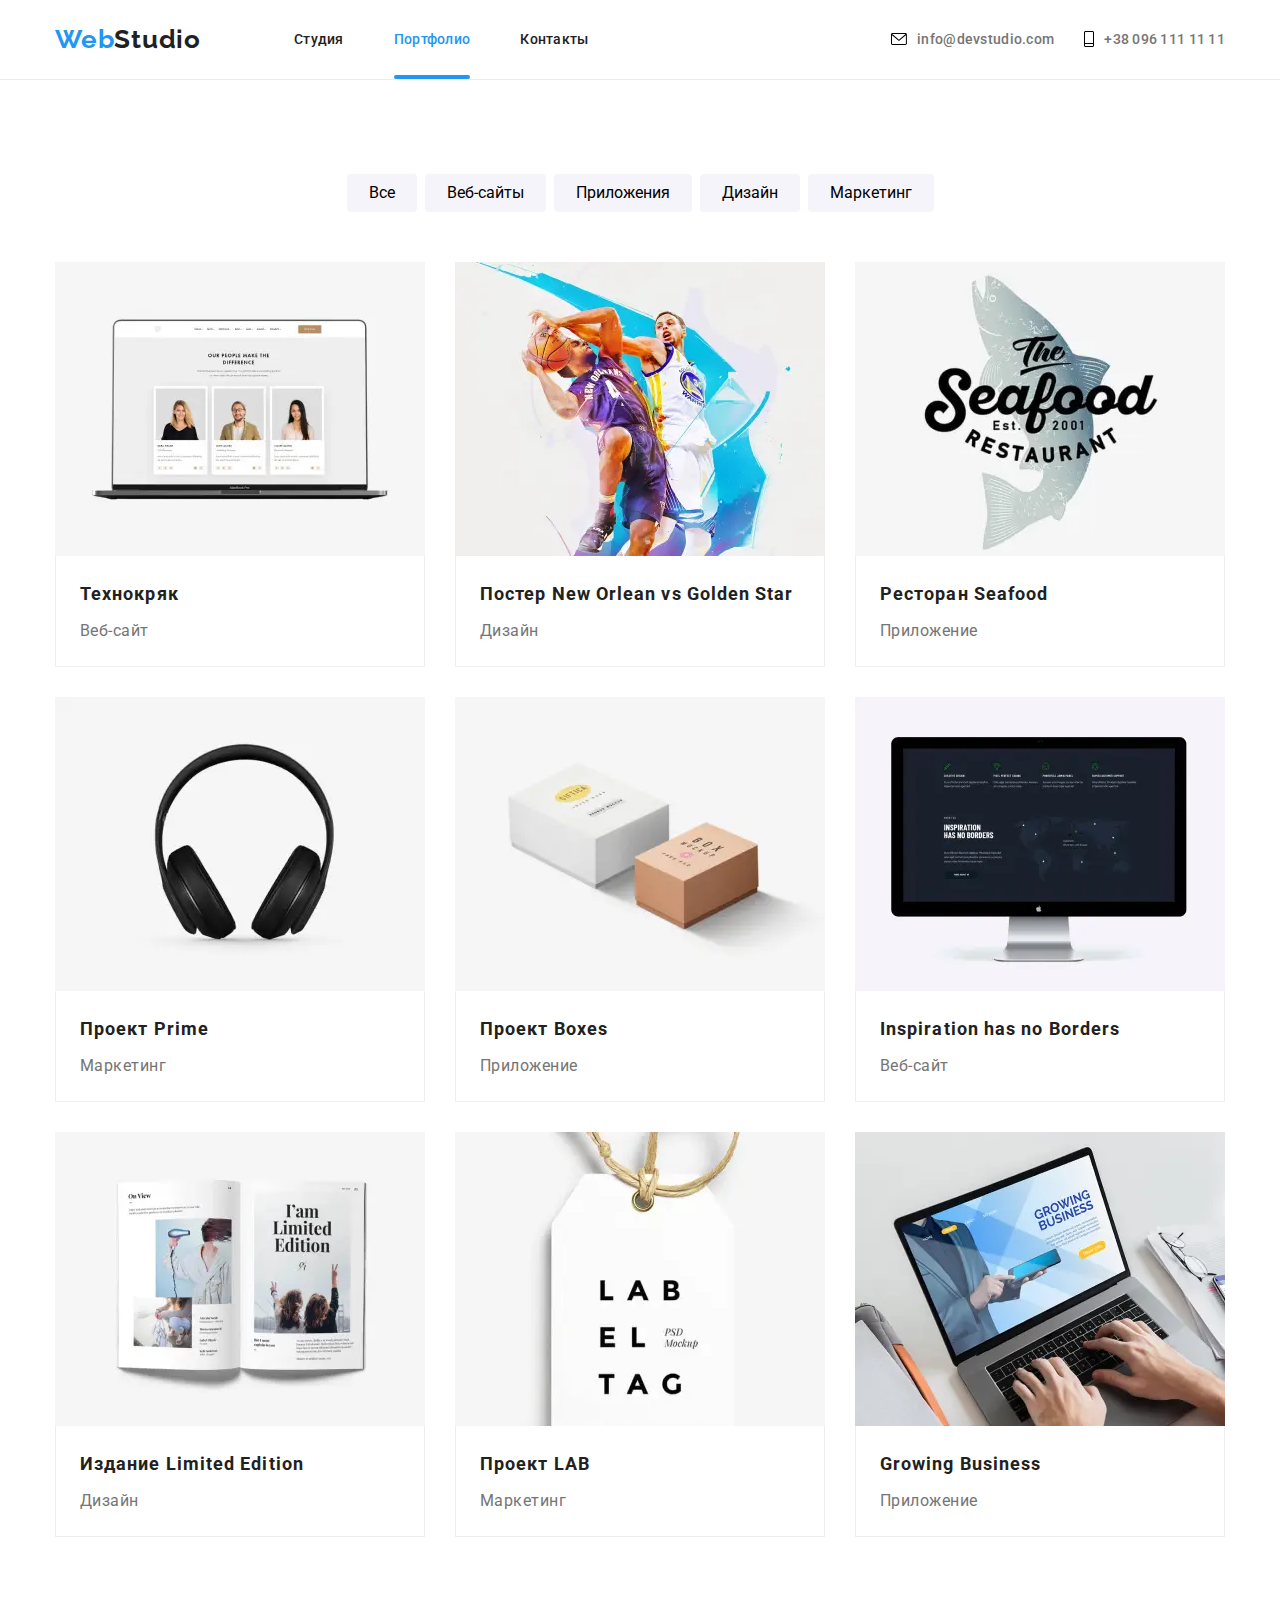
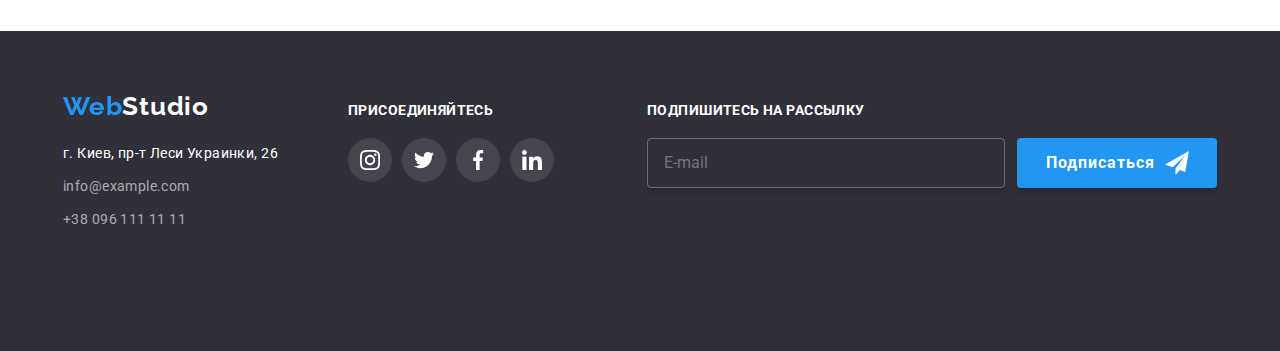
==== portfolio.html @ fc6cd64d "Д/З №8" ====
<!DOCTYPE html>
<html lang="ru">
  <head>
    <meta charset="UTF-8" />
    <meta name="viewport" content="width=device-width, initial-scale=1.0" />
    <title>Портфолио</title>
    <link
      rel="stylesheet"
      href="https://cdnjs.cloudflare.com/ajax/libs/modern-normalize/1.0.0/modern-normalize.min.css"
    />
    <link rel="preconnect" href="https://fonts.gstatic.com" />
    <link
      href="https://fonts.googleapis.com/css2?family=Raleway:wght@700&family=Roboto:wght@400;500;700;900&display=swap"
      rel="stylesheet"
    />
    <link rel="stylesheet" href="./css/portfolio.min.css" />
  </head>
  <body>
    <header class="header">
      <div class="container">
        <nav class="navigation">
          <a class="logo link" href=""
            ><span class="logo__text--light-theme" lang="en"
              ><span class="logo__text--accent">Web</span>Studio</span
            ></a
          >
          <ul class="navigation__list list">
            <li class="navigation__item">
              <a class="navigation__link link" href="./index.html">Студия</a>
            </li>
            <li class="navigation__item">
              <a class="navigation__link--active link" href="portfolio.html"
                >Портфолио</a
              >
            </li>
            <li class="navigation__item">
              <a class="navigation__link link" href="">Контакты</a>
            </li>
          </ul>
        </nav>
        <address class="address">
          <ul class="address__list list">
            <li class="address__item">
              <a class="address__link link" href="mailto:info@devstudio.com">
                <svg class="address__icon" width="16" height="12">
                  <use href="./images/sprite.svg#envelope"></use>
                </svg>
                info@devstudio.com
              </a>
            </li>
            <li class="address__item">
              <a class="address__link link" href="tel:+380961111111">
                <svg class="address__icon" width="10" height="16">
                  <use href="./images/sprite.svg#phone"></use>
                </svg>
                +38 096 111 11 11
              </a>
            </li>
          </ul>
        </address>
      </div>
    </header>

    <main>
      <section class="portfolio">
        <div class="container">
          <h1 class="visually-hidden">Портфолио</h1>
          <h2 class="visually-hidden">Фильтры</h2>
          <!-- Фильтры -->
          <ul class="filters__list list">
            <li class="filters__item">
              <button class="filters__btn btn" type="button">Все</button>
            </li>
            <li class="filters__item">
              <button class="filters__btn btn" type="button">Веб-сайты</button>
            </li>
            <li class="filters__item">
              <button class="filters__btn btn" type="button">Приложения</button>
            </li>
            <li class="filters__item">
              <button class="filters__btn btn" type="button">Дизайн</button>
            </li>
            <li class="filters__item">
              <button class="filters__btn btn" type="button">Маркетинг</button>
            </li>
          </ul>
          <!-- Примеры работ -->
          <ul class="portfolio__list list">
            <!-- card 1 -->
            <li class="portfolio__item">
              <a class="portfolio__link link" href="">
                <div class="portfolio__img--wrapper">
                  <picture class="portfolio__picture">
                    <!--for desktop -->
                    <source
                      media="(min-width: 1200px)"
                      srcset="
                        ./images/portfolio/laptop/laptop-desktop.webp    1x,
                        ./images/portfolio/laptop/laptop-desktop@2x.webp 2x
                      "
                      type="image/webp"
                    />
                    <source
                      media="(min-width: 1200px)"
                      srcset="
                        ./images/portfolio/laptop/laptop-desktop.jpg    1x,
                        ./images/portfolio/laptop/laptop-desktop@2x.jpg 2x
                      "
                    />
                    <!--for tablet -->
                    <source
                      media="(min-width: 768px)"
                      srcset="
                        ./images/portfolio/laptop/laptop-tab.webp    1x,
                        ./images/portfolio/laptop/laptop-tab@2x.webp 2x
                      "
                      type="image/webp"
                    />
                    <source
                      media="(min-width: 768px)"
                      srcset="
                        ./images/portfolio/laptop/laptop-tab.jpg    1x,
                        ./images/portfolio/laptop/laptop-tab@2x.jpg 2x
                      "
                    />
                    <!--for mobile -->
                    <source
                      media="(min-width: 450px)"
                      srcset="
                        ./images/portfolio/laptop/laptop-mob.webp    1x,
                        ./images/portfolio/laptop/laptop-mob@2x.webp 2x
                      "
                      type="image/webp"
                    />
                    <source
                      media="(min-width: 450px)"
                      srcset="
                        ./images/portfolio/laptop/laptop-mob.jpg    1x,
                        ./images/portfolio/laptop/laptop-mob@2x.jpg 2x
                      "
                    />
                    <img
                      src="./images/portfolio/laptop/laptop-tab.jpg"
                      alt="Приложение на экране Макбука"
                    />
                  </picture>

                  <div class="portfolio__overlay--wrapper">
                    <p class="portfolio__overlay">
                      Технокряк это современная площадка распространения
                      коронавируса. Компании используют эту платформу для
                      цифрового шпионажа и атак на защищённые сервера
                      конкурентов.
                    </p>
                  </div>
                </div>
                <div class="portfolio__content--wrapper">
                  <h3 class="portfolio__project">Технокряк</h3>
                  <p class="portfolio__department">Веб-сайт</p>
                </div>
              </a>
            </li>

            <!-- card 2 -->
            <li class="portfolio__item">
              <a class="portfolio__link link" href="">
                <div class="portfolio__img--wrapper">
                  <picture class="portfolio__picture">
                    <!--for desktop -->
                    <source
                      media="(min-width: 1200px)"
                      srcset="
                        ./images/portfolio/basketball/basketball-desktop.webp    1x,
                        ./images/portfolio/basketball/basketball-desktop@2x.webp 2x
                      "
                      type="image/webp"
                    />
                    <source
                      media="(min-width: 1200px)"
                      srcset="
                        ./images/portfolio/basketball/basketball-desktop.jpg    1x,
                        ./images/portfolio/basketball/basketball-desktop@2x.jpg 2x
                      "
                    />
                    <!--for tablet -->
                    <source
                      media="(min-width: 768px)"
                      srcset="
                        ./images/portfolio/basketball/basketball-tab.webp    1x,
                        ./images/portfolio/basketball/basketball-tab@2x.webp 2x
                      "
                      type="image/webp"
                    />
                    <source
                      media="(min-width: 768px)"
                      srcset="
                        ./images/portfolio/basketball/basketball-tab.jpg    1x,
                        ./images/portfolio/basketball/basketball-tab@2x.jpg 2x
                      "
                    />
                    <!--for mobile -->
                    <source
                      media="(min-width: 450px)"
                      srcset="
                        ./images/portfolio/basketball/basketball-mob.webp    1x,
                        ./images/portfolio/basketball/basketball-mob@2x.webp 2x
                      "
                      type="image/webp"
                    />
                    <source
                      media="(min-width: 450px)"
                      srcset="
                        ./images/portfolio/basketball/basketball-mob.jpg    1x,
                        ./images/portfolio/basketball/basketball-mob@2x.jpg 2x
                      "
                    />
                    <img
                      src="./images/portfolio/basketball/basketball-tab.jpg"
                      alt="Постер с баскетболистами"
                    />
                  </picture>

                  <div class="portfolio__overlay--wrapper">
                    <p class="portfolio__overlay">
                      Lorem ipsum dolor, sit amet consectetur adipisicing elit.
                      Velit quod libero unde ipsa reiciendis qui laborum
                      deserunt officiis fuga dolorum?
                    </p>
                  </div>
                </div>
                <div class="portfolio__content--wrapper">
                  <h3 class="portfolio__project">
                    Постер <span lang="en">New Orlean vs Golden Star</span>
                  </h3>
                  <p class="portfolio__department">Дизайн</p>
                </div>
              </a>
            </li>

            <!-- card 3 -->
            <li class="portfolio__item">
              <a class="portfolio__link link" href="">
                <div class="portfolio__img--wrapper">
                  <picture class="portfolio__picture">
                    <!--for desktop -->
                    <source
                      media="(min-width: 1200px)"
                      srcset="
                        ./images/portfolio/seafood/seafood-desktop.webp    1x,
                        ./images/portfolio/seafood/seafood-desktop@2x.webp 2x
                      "
                      type="image/webp"
                    />
                    <source
                      media="(min-width: 1200px)"
                      srcset="
                        ./images/portfolio/seafood/seafood-desktop.jpg    1x,
                        ./images/portfolio/seafood/seafood-desktop@2x.jpg 2x
                      "
                    />
                    <!--for tablet -->
                    <source
                      media="(min-width: 768px)"
                      srcset="
                        ./images/portfolio/seafood/seafood-tab.webp    1x,
                        ./images/portfolio/seafood/seafood-tab@2x.webp 2x
                      "
                      type="image/webp"
                    />
                    <source
                      media="(min-width: 768px)"
                      srcset="
                        ./images/portfolio/seafood/seafood-tab.jpg    1x,
                        ./images/portfolio/seafood/seafood-tab@2x.jpg 2x
                      "
                    />
                    <!--for mobile -->
                    <source
                      media="(min-width: 450px)"
                      srcset="
                        ./images/portfolio/seafood/seafood-mob.webp    1x,
                        ./images/portfolio/seafood/seafood-mob@2x.webp 2x
                      "
                      type="image/webp"
                    />
                    <source
                      media="(min-width: 450px)"
                      srcset="
                        ./images/portfolio/seafood/seafood-mob.jpg    1x,
                        ./images/portfolio/seafood/seafood-mob@2x.jpg 2x
                      "
                    />
                    <img
                      src="./images/portfolio/seafood/seafood-tab.jpg"
                      alt="Эмблема ресторана"
                    />
                  </picture>

                  <div class="portfolio__overlay--wrapper">
                    <p class="portfolio__overlay">
                      Lorem ipsum dolor, sit amet consectetur adipisicing elit.
                      Velit quod libero unde ipsa reiciendis qui laborum
                      deserunt officiis fuga dolorum?
                    </p>
                  </div>
                </div>
                <div class="portfolio__content--wrapper">
                  <h3 class="portfolio__project">
                    Ресторан <span lang="en">Seafood</span>
                  </h3>
                  <p class="portfolio__department">Приложение</p>
                </div>
              </a>
            </li>

            <!-- card 4 -->
            <li class="portfolio__item">
              <a class="portfolio__link link" href="">
                <div class="portfolio__img--wrapper">
                  <picture class="portfolio__picture">
                    <!--for desktop -->
                    <source
                      media="(min-width: 1200px)"
                      srcset="
                        ./images/portfolio/headphones/headphones-desktop.webp    1x,
                        ./images/portfolio/headphones/headphones-desktop@2x.webp 2x
                      "
                      type="image/webp"
                    />
                    <source
                      media="(min-width: 1200px)"
                      srcset="
                        ./images/portfolio/headphones/headphones-desktop.jpg    1x,
                        ./images/portfolio/headphones/headphones-desktop@2x.jpg 2x
                      "
                    />
                    <!--for tablet -->
                    <source
                      media="(min-width: 768px)"
                      srcset="
                        ./images/portfolio/headphones/headphones-tab.webp    1x,
                        ./images/portfolio/headphones/headphones-tab@2x.webp 2x
                      "
                      type="image/webp"
                    />
                    <source
                      media="(min-width: 768px)"
                      srcset="
                        ./images/portfolio/headphones/headphones-tab.jpg    1x,
                        ./images/portfolio/headphones/headphones-tab@2x.jpg 2x
                      "
                    />
                    <!--for mobile -->
                    <source
                      media="(min-width: 450px)"
                      srcset="
                        ./images/portfolio/headphones/headphones-mob.webp    1x,
                        ./images/portfolio/headphones/headphones-mob@2x.webp 2x
                      "
                      type="image/webp"
                    />
                    <source
                      media="(min-width: 450px)"
                      srcset="
                        ./images/portfolio/headphones/headphones-mob.jpg    1x,
                        ./images/portfolio/headphones/headphones-mob@2x.jpg 2x
                      "
                    />
                    <img
                      src="./images/portfolio/headphones/headphones-tab.jpg"
                      alt="наушники"
                    />
                  </picture>

                  <div class="portfolio__overlay--wrapper">
                    <p class="portfolio__overlay">
                      Lorem ipsum dolor, sit amet consectetur adipisicing elit.
                      Velit quod libero unde ipsa reiciendis qui laborum
                      deserunt officiis fuga dolorum?
                    </p>
                  </div>
                </div>
                <div class="portfolio__content--wrapper">
                  <h3 class="portfolio__project">
                    Проект <span lang="en">Prime</span>
                  </h3>
                  <p class="portfolio__department">Маркетинг</p>
                </div>
              </a>
            </li>

            <!-- card 5 -->
            <li class="portfolio__item">
              <a class="portfolio__link link" href="">
                <div class="portfolio__img--wrapper">
                  <picture class="portfolio__picture">
                    <!--for desktop -->
                    <source
                      media="(min-width: 1200px)"
                      srcset="
                        ./images/portfolio/boxes/boxes-desktop.webp    1x,
                        ./images/portfolio/boxes/boxes-desktop@2x.webp 2x
                      "
                      type="image/webp"
                    />
                    <source
                      media="(min-width: 1200px)"
                      srcset="
                        ./images/portfolio/boxes/boxes-desktop.jpg    1x,
                        ./images/portfolio/boxes/boxes-desktop@2x.jpg 2x
                      "
                    />
                    <!--for tablet -->
                    <source
                      media="(min-width: 768px)"
                      srcset="
                        ./images/portfolio/boxes/boxes-tab.webp    1x,
                        ./images/portfolio/boxes/boxes-tab@2x.webp 2x
                      "
                      type="image/webp"
                    />
                    <source
                      media="(min-width: 768px)"
                      srcset="
                        ./images/portfolio/boxes/boxes-tab.jpg    1x,
                        ./images/portfolio/boxes/boxes-tab@2x.jpg 2x
                      "
                    />
                    <!--for mobile -->
                    <source
                      media="(min-width: 450px)"
                      srcset="
                        ./images/portfolio/boxes/boxes-mob.webp    1x,
                        ./images/portfolio/boxes/boxes-mob@2x.webp 2x
                      "
                      type="image/webp"
                    />
                    <source
                      media="(min-width: 450px)"
                      srcset="
                        ./images/portfolio/boxes/boxes-mob.jpg    1x,
                        ./images/portfolio/boxes/boxes-mob@2x.jpg 2x
                      "
                    />
                    <img
                      src="./images/portfolio/boxes/boxes-tab.jpg"
                      alt="картонные коробки"
                    />
                  </picture>
                  <div class="portfolio__overlay--wrapper">
                    <p class="portfolio__overlay">
                      Lorem ipsum dolor, sit amet consectetur adipisicing elit.
                      Velit quod libero unde ipsa reiciendis qui laborum
                      deserunt officiis fuga dolorum?
                    </p>
                  </div>
                </div>
                <div class="portfolio__content--wrapper">
                  <h3 class="portfolio__project">
                    Проект <span lang="en">Boxes</span>
                  </h3>
                  <p class="portfolio__department">Приложение</p>
                </div>
              </a>
            </li>

            <!-- card 6 -->
            <li class="portfolio__item">
              <a class="portfolio__link link" href="">
                <div class="portfolio__img--wrapper">
                  <picture class="portfolio__picture">
                    <!--for desktop -->
                    <source
                      media="(min-width: 1200px)"
                      srcset="
                        ./images/portfolio/desktop/desktop-desktop.webp    1x,
                        ./images/portfolio/desktop/desktop-desktop@2x.webp 2x
                      "
                      type="image/webp"
                    />
                    <source
                      media="(min-width: 1200px)"
                      srcset="
                        ./images/portfolio/desktop/desktop-desktop.jpg    1x,
                        ./images/portfolio/desktop/desktop-desktop@2x.jpg 2x
                      "
                    />
                    <!--for tablet -->
                    <source
                      media="(min-width: 768px)"
                      srcset="
                        ./images/portfolio/desktop/desktop-tab.webp    1x,
                        ./images/portfolio/desktop/desktop-tab@2x.webp 2x
                      "
                      type="image/webp"
                    />
                    <source
                      media="(min-width: 768px)"
                      srcset="
                        ./images/portfolio/desktop/desktop-tab.jpg    1x,
                        ./images/portfolio/desktop/desktop-tab@2x.jpg 2x
                      "
                    />
                    <!--for mobile -->
                    <source
                      media="(min-width: 450px)"
                      srcset="
                        ./images/portfolio/desktop/desktop-mob.webp    1x,
                        ./images/portfolio/desktop/desktop-mob@2x.webp 2x
                      "
                      type="image/webp"
                    />
                    <source
                      media="(min-width: 450px)"
                      srcset="
                        ./images/portfolio/desktop/desktop-mob.jpg    1x,
                        ./images/portfolio/desktop/desktop-mob@2x.jpg 2x
                      "
                    />
                    <img
                      src="./images/portfolio/desktop/desktop-tab.jpg"
                      alt="монитор"
                    />
                  </picture>

                  <div class="portfolio__overlay--wrapper">
                    <p class="portfolio__overlay">
                      Lorem ipsum dolor, sit amet consectetur adipisicing elit.
                      Velit quod libero unde ipsa reiciendis qui laborum
                      deserunt officiis fuga dolorum?
                    </p>
                  </div>
                </div>
                <div class="portfolio__content--wrapper">
                  <h3 class="portfolio__project" lang="en">
                    Inspiration has no Borders
                  </h3>
                  <p class="portfolio__department">Веб-сайт</p>
                </div>
              </a>
            </li>

            <!-- card 7 -->
            <li class="portfolio__item">
              <a class="portfolio__link link" href="">
                <div class="portfolio__img--wrapper">
                  <picture class="portfolio__picture">
                    <!--for desktop -->
                    <source
                      media="(min-width: 1200px)"
                      srcset="
                        ./images/portfolio/magazine/magazine-desktop.webp    1x,
                        ./images/portfolio/magazine/magazine-desktop@2x.webp 2x
                      "
                      type="image/webp"
                    />
                    <source
                      media="(min-width: 1200px)"
                      srcset="
                        ./images/portfolio/magazine/magazine-desktop.jpg    1x,
                        ./images/portfolio/magazine/magazine-desktop@2x.jpg 2x
                      "
                    />
                    <!--for tablet -->
                    <source
                      media="(min-width: 768px)"
                      srcset="
                        ./images/portfolio/magazine/magazine-tab.webp    1x,
                        ./images/portfolio/magazine/magazine-tab@2x.webp 2x
                      "
                      type="image/webp"
                    />
                    <source
                      media="(min-width: 768px)"
                      srcset="
                        ./images/portfolio/magazine/magazine-tab.jpg    1x,
                        ./images/portfolio/magazine/magazine-tab@2x.jpg 2x
                      "
                    />
                    <!--for mobile -->
                    <source
                      media="(min-width: 450px)"
                      srcset="
                        ./images/portfolio/magazine/magazine-mob.webp    1x,
                        ./images/portfolio/magazine/magazine-mob@2x.webp 2x
                      "
                      type="image/webp"
                    />
                    <source
                      media="(min-width: 450px)"
                      srcset="
                        ./images/portfolio/magazine/magazine-mob.jpg     1x,
                        ./images/portfolio/magazine/magazinep-mob@2x.jpg 2x
                      "
                    />
                    <img
                      src="./images/portfolio/magazine/magazine-tab.jpg"
                      alt="разворот журнала"
                    />
                  </picture>
                  <div class="portfolio__overlay--wrapper">
                    <p class="portfolio__overlay">
                      Lorem ipsum dolor, sit amet consectetur adipisicing elit.
                      Velit quod libero unde ipsa reiciendis qui laborum
                      deserunt officiis fuga dolorum?
                    </p>
                  </div>
                </div>
                <div class="portfolio__content--wrapper">
                  <h3 class="portfolio__project">
                    Издание <span lang="en">Limited Edition</span>
                  </h3>
                  <p class="portfolio__department">Дизайн</p>
                </div>
              </a>
            </li>

            <!-- card 8 -->
            <li class="portfolio__item">
              <a class="portfolio__link link" href="">
                <div class="portfolio__img--wrapper">
                  <picture class="portfolio__picture">
                    <!--for desktop -->
                    <source
                      media="(min-width: 1200px)"
                      srcset="
                        ./images/portfolio/label/label-desktop.webp    1x,
                        ./images/portfolio/label/label-desktop@2x.webp 2x
                      "
                      type="image/webp"
                    />
                    <source
                      media="(min-width: 1200px)"
                      srcset="
                        ./images/portfolio/label/label-desktop.jpg    1x,
                        ./images/portfolio/label/label-desktop@2x.jpg 2x
                      "
                    />
                    <!--for tablet -->
                    <source
                      media="(min-width: 768px)"
                      srcset="
                        ./images/portfolio/label/label-tab.webp    1x,
                        ./images/portfolio/label/label-tab@2x.webp 2x
                      "
                      type="image/webp"
                    />
                    <source
                      media="(min-width: 768px)"
                      srcset="
                        ./images/portfolio/label/label-tab.jpg    1x,
                        ./images/portfolio/label/label-tab@2x.jpg 2x
                      "
                    />
                    <!--for mobile -->
                    <source
                      media="(min-width: 450px)"
                      srcset="
                        ./images/portfolio/label/label-mob.webp    1x,
                        ./images/portfolio/label/label-mob@2x.webp 2x
                      "
                      type="image/webp"
                    />
                    <source
                      media="(min-width: 450px)"
                      srcset="
                        ./images/portfolio/label/label-mob.jpg    1x,
                        ./images/portfolio/label/label-mob@2x.jpg 2x
                      "
                    />
                    <img
                      src="./images/portfolio/label/label-tab.jpg"
                      alt="ярлык на верёвке"
                    />
                  </picture>

                  <div class="portfolio__overlay--wrapper">
                    <p class="portfolio__overlay">
                      Lorem ipsum dolor, sit amet consectetur adipisicing elit.
                      Velit quod libero unde ipsa reiciendis qui laborum
                      deserunt officiis fuga dolorum?
                    </p>
                  </div>
                </div>
                <div class="portfolio__content--wrapper">
                  <h3 class="portfolio__project">
                    Проект <span lang="en">LAB</span>
                  </h3>
                  <p class="portfolio__department">Маркетинг</p>
                </div>
              </a>
            </li>

            <!-- card 9 -->
            <li class="portfolio__item">
              <a class="portfolio__link link" href="">
                <div class="portfolio__img--wrapper">
                  <picture class="portfolio__picture">
                    <!-- for desktop -->
                    <source
                      media="(min-width: 1200px)"
                      srcset="
                        ./images/portfolio/macbook/macbook-desktop.webp    1x,
                        ./images/portfolio/macbook/macbook-desktop@2x.webp 2x
                      "
                      type="image/webp"
                    />
                    <source
                      media="(min-width: 1200px)"
                      srcset="
                        ./images/portfolio/macbook/macbook-desktop.jpg    1x,
                        ./images/portfolio/macbook/macbook-desktop@2x.jpg 2x
                      "
                    />
                    <!--for tablet -->
                    <source
                      media="(min-width: 768px)"
                      srcset="
                        ./images/portfolio/macbook/macbook-tab.webp    1x,
                        ./images/portfolio/macbook/macbook-tab@2x.webp 2x
                      "
                      type="image/webp"
                    />
                    <source
                      media="(min-width: 768px)"
                      srcset="
                        ./images/portfolio/macbook/macbook-tab.jpg    1x,
                        ./images/portfolio/macbook/macbook-tab@2x.jpg 2x
                      "
                    />
                    <!--for mobile -->
                    <source
                      media="(min-width: 450px)"
                      srcset="
                        ./images/portfolio/macbook/macbook-mob.webp    1x,
                        ./images/portfolio/macbook/macbook-mob@2x.webp 2x
                      "
                      type="image/webp"
                    />
                    <source
                      media="(min-width: 450px)"
                      srcset="
                        ./images/portfolio/macbook/macbook-mob.jpg    1x,
                        ./images/portfolio/macbook/macbook-mob@2x.jpg 2x
                      "
                    />
                    <img
                      src="./images/portfolio/macbook/macbook-tab.jpg"
                      alt="монитор"
                    />
                  </picture>

                  <div class="portfolio__overlay--wrapper">
                    <p class="portfolio__overlay">
                      Lorem ipsum dolor, sit amet consectetur adipisicing elit.
                      Velit quod libero unde ipsa reiciendis qui laborum
                      deserunt officiis fuga dolorum?
                    </p>
                  </div>
                </div>
                <div class="portfolio__content--wrapper">
                  <h3 class="portfolio__project" lang="en">Growing Business</h3>
                  <p class="portfolio__department">Приложение</p>
                </div>
              </a>
            </li>
          </ul>
        </div>
      </section>
    </main>

    <!-- Footer -->
    <footer class="footer">
      <div class="container">
        <div class="footer__address--wrapper">
          <a class="logo link" href=""
            ><span class="logo__text--dark-theme" lang="en"
              ><span class="logo__text--accent">Web</span>Studio</span
            ></a
          >
          <address class="footer__address">
            <ul class="footer__addresses list">
              <li class="footer__address-item">
                <a
                  class="footer__map link"
                  href="https://goo.gl/maps/tzfE3P9hjQ2dwygr8"
                  target="_blank"
                >
                  г. Киев, пр-т Леси Украинки, 26</a
                >
              </li>
              <li class="footer__address-item">
                <a class="footer__contact link" href="mailto:info@example.com"
                  >info@example.com</a
                >
              </li>
              <li class="footer__address-item">
                <a class="footer__contact link" href="tel:+380961111111"
                  >+38 096 111 11 11</a
                >
              </li>
            </ul>
          </address>
        </div>

        <div class="footer__social--wrapper">
          <b class="footer__title">присоединяйтесь</b>
          <ul class="footer__social-links list">
            <li class="footer__social-item">
              <a class="social__link--dark-theme link" href="">
                <svg class="social__icon">
                  <use href="./images/sprite.svg#instagram"></use>
                </svg>
              </a>
            </li>

            <li class="footer__social-item">
              <a class="social__link--dark-theme link" href="">
                <svg class="social__icon">
                  <use href="./images/sprite.svg#twitter"></use>
                </svg>
              </a>
            </li>
            <li class="footer__social-item">
              <a class="social__link--dark-theme link" href="">
                <svg class="social__icon">
                  <use href="./images/sprite.svg#facebook"></use>
                </svg>
              </a>
            </li>
            <li class="footer__social-item">
              <a class="social__link--dark-theme link" href="">
                <svg class="social__icon">
                  <use href="./images/sprite.svg#linkedin"></use>
                </svg>
              </a>
            </li>
          </ul>
        </div>
        <div class="footer__subscription--wrapper">
          <b class="footer__title">Подпишитесь на рассылку</b>
          <form action="#" class="subscription__form">
            <label for="subscriber-email"></label>
            <input
              id="subscriber-email"
              type="email"
              name="subscriber-email"
              placeholder="E-mail"
              class="subscription__input"
            />
            <button type="submit" class="submit-btn btn">
              Подписаться
              <svg class="submit-btn__icon">
                <use href="./images/sprite.svg#send"></use>
              </svg>
            </button>
          </form>
        </div>
      </div>
    </footer>
  </body>
</html>
---- css/portfolio.min.css ----
.visually-hidden{position:absolute;width:1px;height:1px;margin:-1px;padding:0;clip:rect(0 0 0 0);overflow:hidden}.is-hidden{opacity:0;visibility:hidden;pointer-events:none;transition-delay:625ms}h1,h2,h3,h4,h5,h6{margin:0}p{margin:0}ul,ol{margin:0;padding:0}.link{text-decoration:none}.list{list-style:none}img{display:block}.btn{display:flex;border-radius:4px;border:none;cursor:pointer;font-family:"Roboto",sans-serif;font-size:16px}.container{width:100%;margin:0 auto;padding:0 15px}@media screen and (min-width: 480px){.container{width:480px}}@media screen and (min-width: 768px){.container{width:768px}}@media screen and (min-width: 1200px){.container{width:1200px}}.logo{font-family:"Raleway",sans-serif;font-size:24px;font-style:normal;font-weight:700;line-height:calc(28.18 / 24);letter-spacing:0.03em;text-align:left}@media screen and (min-width: 1200px){.logo{font-size:26px;line-height:calc(30.52 / 26)}}.logo__text--accent{color:#2196f3}.logo__text--light-theme{color:#212121}.logo__text--dark-theme{color:#fff}.social__link--light-theme,.social__link--dark-theme{display:flex;align-items:center;justify-content:center;border-radius:50%;width:44px;height:44px;transition:background-color 250ms cubic-bezier(0.4, 0, 0.2, 1),fill 250ms cubic-bezier(0.4, 0, 0.2, 1)}.social__link--light-theme{fill:#afb1b8}.social__link--light-theme:hover,.social__link--light-theme:focus{background-color:#2196f3;fill:#fff}.social__link--dark-theme{background:rgba(255,255,255,0.1);fill:#fff}.social__link--dark-theme:hover,.social__link--dark-theme:focus{background-color:#2196f3;fill:#fff}.social__icon{width:20px;height:20px}.filters__list{font-family:"Roboto",sans-serif;font-size:16px;font-weight:500;line-height:1.625;letter-spacing:0.03em;text-align:center;color:#212121;display:flex;flex-wrap:wrap;justify-content:left;margin-bottom:40px}@media screen and (min-width: 768px){.filters__list{flex-wrap:nowrap;justify-content:center;margin-bottom:50px}}.filters__item:not(:last-child){margin-right:8px;margin-bottom:15px}@media screen and (min-width: 768px){.filters__item:not(:last-child){margin-bottom:0px}}.filters__btn{background-color:#f5f4fa;cursor:pointer;line-height:1.625;padding:6px 22px;transition:background-color 250ms cubic-bezier(0.4, 0, 0.2, 1),color 250ms cubic-bezier(0.4, 0, 0.2, 1),box-shadow 250ms cubic-bezier(0.4, 0, 0.2, 1)}.filters__btn:hover,.filters__btn:focus{background-color:#2196f3;color:#fff;box-shadow:0px 3px 1px rgba(0,0,0,0.1),0px 1px 2px rgba(0,0,0,0.08),0px 2px 2px rgba(0,0,0,0.12)}.filters__btn--active{background-color:#2196f3;color:#fff}.main{font-family:"Roboto",sans-serif}.header{font-family:"Roboto",sans-serif;font-size:18px;font-weight:500;line-height:calc(21.09 / 18);letter-spacing:0.02em;text-align:left;color:#212121;padding-top:16px;padding-bottom:16px;border-bottom:1px solid #ececec}.header .container{display:flex;align-items:center}@media screen and (min-width: 768px){.header{font-size:14px;line-height:calc 1.17214;text-align:left;padding-top:24px;padding-bottom:24px}.header .container{display:flex;align-items:center}}@media screen and (max-width: 768px){.header{position:sticky;top:0px;background-color:#fff}}.header__menu{display:flex;align-items:center;flex-grow:1}.navigation{display:flex;align-items:center}.navigation__list{display:flex}.navigation__item{position:relative}.navigation__item:not(:last-child){margin-right:50px}@media screen and (min-width: 768px){.header .logo{margin-right:88px}}@media screen and (min-width: 1200px){.header .logo{margin-right:93px}}.navigation__link{color:#212121;transition:color 250ms cubic-bezier(0.4, 0, 0.2, 1)}.navigation__link--active{color:#2196f3}.navigation__link--active::after{display:block;box-sizing:border-box;content:'';position:absolute;left:0px;bottom:0px;width:100%;height:4px;border-radius:2px;background-color:#2196f3;transform:translateY(32px)}.navigation__link:hover,.navigation__link:focus{color:#2196f3}.header .address{margin-left:auto}.address{font-style:normal}.address__list{display:flex;flex-direction:column;margin-bottom:-16px}.address__item{margin-bottom:16px}@media screen and (min-width: 768px){.address__list{margin-bottom:-10px}.address__item{margin-bottom:10px}}@media screen and (min-width: 1200px){.address__list{flex-direction:row;align-items:center;margin-bottom:0}.address__item{margin-bottom:0}.address__item:not(:last-child){margin-right:30px}}.address__icon{margin-right:10px}.address__link{display:flex;align-items:center;color:#757575;transition:color 250ms cubic-bezier(0.4, 0, 0.2, 1),fill 250ms cubic-bezier(0.4, 0, 0.2, 1)}.address__link:hover,.address__link:focus{color:#2196f3;fill:#2196f3}.footer{background-color:#2f303a;font-family:"Roboto",sans-serif;text-align:center;padding-top:60px;padding-bottom:60px}@media screen and (min-width: 1200px){.footer{text-align:left}}@media screen and (min-width: 768px){.footer .container{display:flex;flex-wrap:wrap;justify-content:center}}@media screen and (min-width: 1200px){.footer .container{display:flex;align-items:baseline}}.footer__address--wrapper{margin-bottom:60px}@media screen and (min-width: 768px){.footer__address--wrapper{margin-right:165px}}@media screen and (min-width: 1200px){.footer__address--wrapper{margin-right:70px}}.footer__address{font-style:normal;font-size:14px;font-weight:400;line-height:calc(24 / 14);letter-spacing:0.03em;margin-top:20px}.footer__address-item:not(:last-child){margin-bottom:8px}@media screen and (min-width: 1200px){.footer__address-item:not(:last-child){margin-bottom:9px}}.footer__map{text-decoration:none;color:#fff;transition:color 250ms cubic-bezier(0.4, 0, 0.2, 1)}.footer__map:hover,.footer__map:focus{color:#2196f3}.footer__contact{text-decoration:none;color:rgba(255,255,255,0.6);transition:color 250ms cubic-bezier(0.4, 0, 0.2, 1)}.footer__contact:hover,.footer__contact:focus{color:#2196f3}.footer__social--wrapper{margin-bottom:60px}@media screen and (min-width: 1200px){.footer__social--wrapper{margin-right:93px}}.footer__title{display:block;text-transform:uppercase;font-size:14px;line-height:calc(16.41 / 14);letter-spacing:0.03em;color:#fff;margin-bottom:20px}.footer__social-links{display:flex;justify-content:center}.footer__social-item:not(:last-child){margin-right:10px}@media screen and (min-width: 1200px){.footer__social-links{justify-content:left}}.subscription__input{margin-bottom:20px;background-color:transparent;width:100%;height:50px;padding-left:16px;border:1px solid rgba(255,255,255,0.3);box-sizing:border-box;box-shadow:0px 4px 4px rgba(0,0,0,0.15);border-radius:4px;color:#fff;transition:border-color 250ms cubic-bezier(0.4, 0, 0.2, 1)}.subscription__input:focus{outline:none;border-color:#2196f3}@media screen and (min-width: 768px){.subscription__input{width:450px}}@media screen and (min-width: 1200px){.subscription__input{margin-right:12px;margin-bottom:0px;width:358px}}.subscription__form{display:flex;flex-direction:column;align-items:center}@media screen and (min-width: 1200px){.subscription__form{flex-direction:row;align-items:center}}.submit-btn{display:flex;align-items:center;height:50px;min-width:200px;background:#2196f3;box-shadow:0px 4px 4px rgba(0,0,0,0.15);padding:10px 28px 10px 29px;font-weight:700;line-height:cal(30/16);letter-spacing:0.06em;color:#fff}.submit-btn__icon{width:24px;height:24px;fill:#fff;margin-left:10px}.portfolio{font-family:"Roboto",sans-serif;padding-top:60px;padding-bottom:60px}@media screen and (min-width: 1200px){.portfolio{padding-top:94px;padding-bottom:94px}}.portfolio__list{font-family:"Roboto",sans-serif;text-align:left;display:flex;flex-wrap:wrap;margin-bottom:-30px}@media screen and (min-width: 768px){.portfolio__list{margin-left:-30px}}.portfolio__item{background-color:#fff;margin-bottom:30px;max-width:450px}@media screen and (min-width: 768px){.portfolio__item{margin-left:30px;width:354px}}@media screen and (min-width: 1200px){.portfolio__item{width:370px}}.portfolio__content--wrapper{padding:20px 24px;border-bottom:1px solid #eee;border-left:1px solid #eee;border-right:1px solid #eee}.portfolio__project{font-size:18px;font-weight:700;line-height:2;letter-spacing:0.06em;color:#212121;margin-bottom:4px}.portfolio__department{font-size:16px;font-weight:400;line-height:1.875;letter-spacing:0.03em;color:#757575}.portfolio__link{display:block;transition:box-shadow 250ms cubic-bezier(0.4, 0, 0.2, 1)}.portfolio__link:hover,.portfolio__link:focus{box-shadow:0px 1px 1px rgba(0,0,0,0.12),0px 4px 4px rgba(0,0,0,0.06),1px 4px 6px rgba(0,0,0,0.16)}.portfolio__img--wrapper{position:relative;overflow:hidden}.portfolio__overlay--wrapper{display:flex;justify-content:center;align-items:center;padding:24px;position:absolute;top:0;left:0;width:100%;height:100%;background-color:#2196f3;opacity:0.9;transform:translateY(100%);transition:250ms cubic-bezier(0.4, 0, 0.2, 1)}.portfolio__link:hover .portfolio__overlay--wrapper,.portfolio__link:focus .portfolio__overlay--wrapper{transform:translateY(0%)}.portfolio__overlay{font-size:18px;line-height:calc(28 / 18);letter-spacing:0.03em;color:#fff}
/*# sourceMappingURL=portfolio.min.css.map */
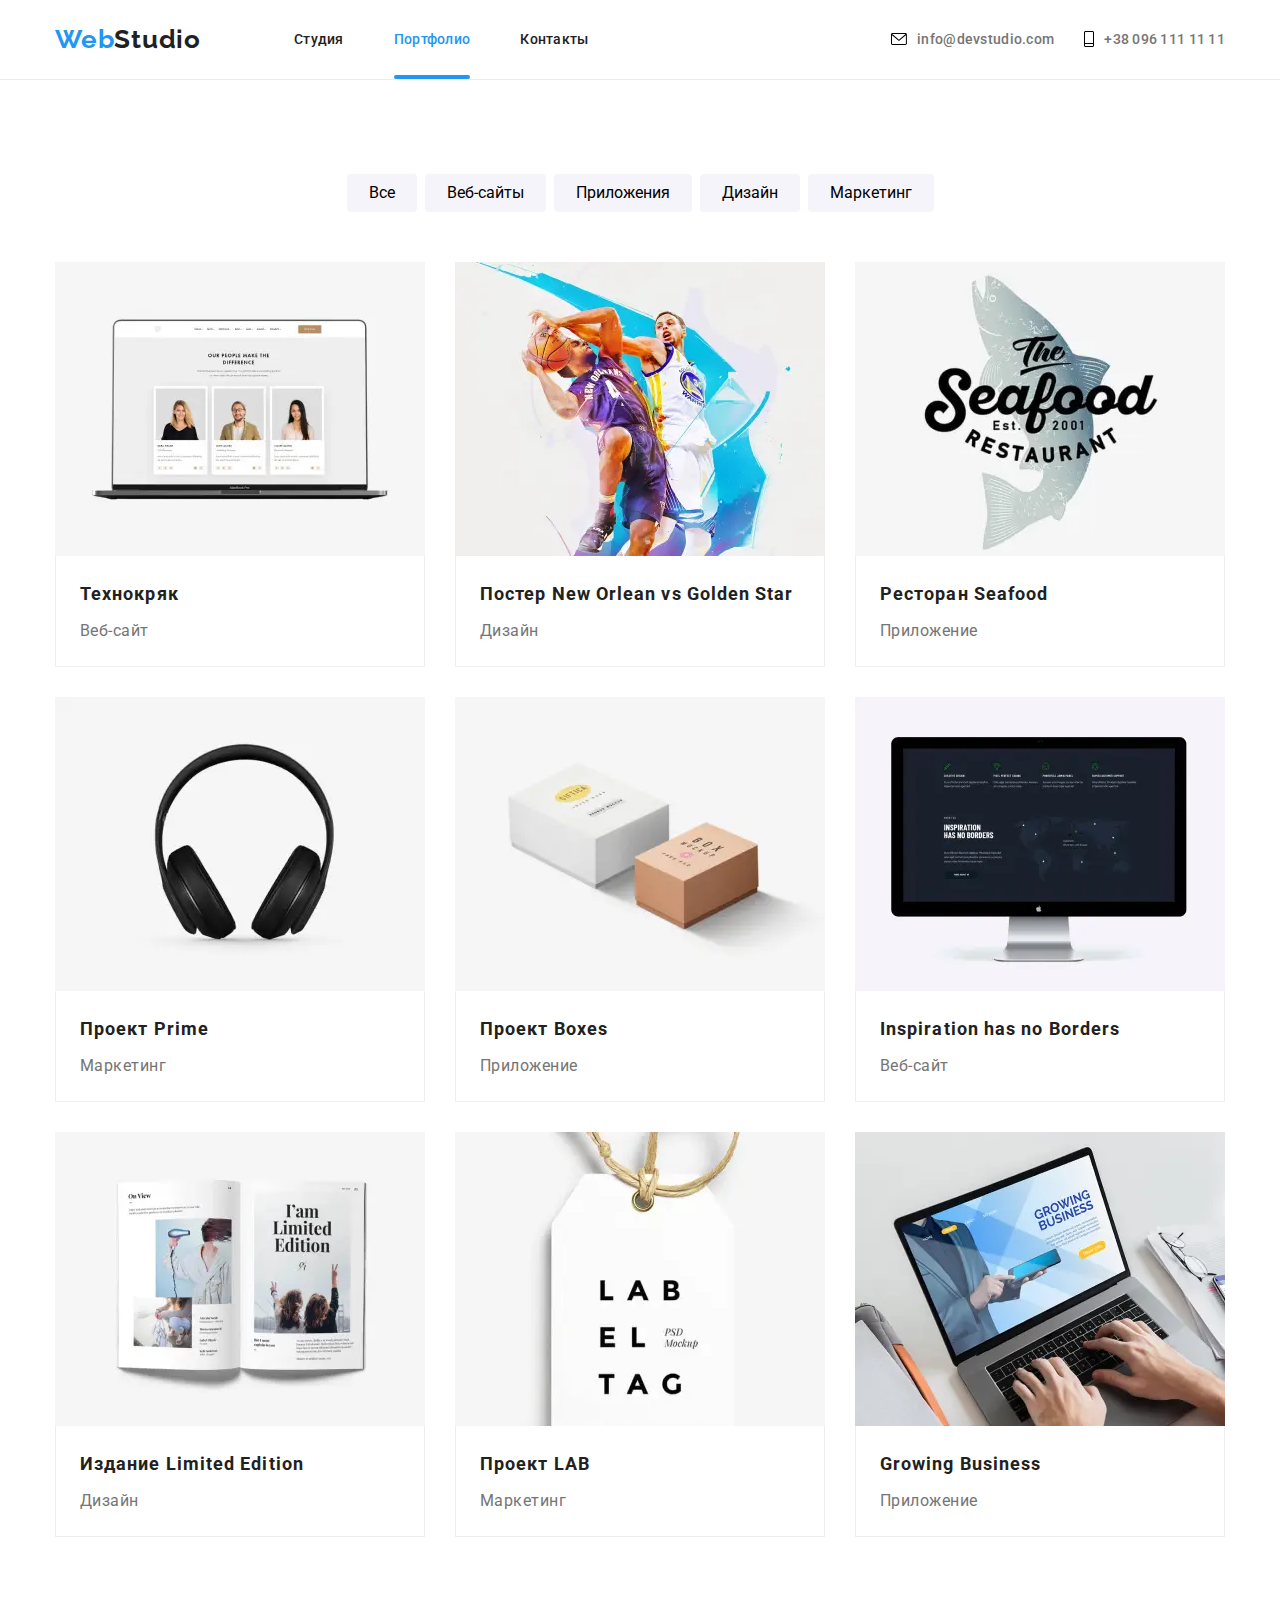
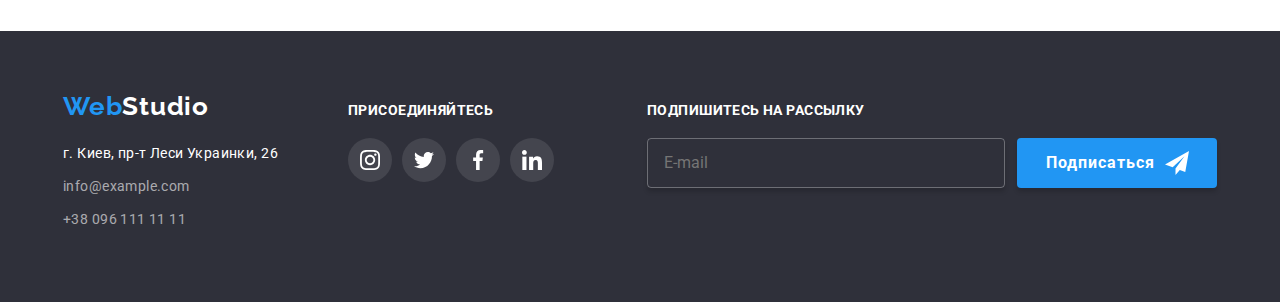
==== commit 8badf710: "UPD Portfolio & Footer" ====
--- a/portfolio.html
+++ b/portfolio.html
@@ -18,46 +18,69 @@
   <body>
     <header class="header">
       <div class="container">
-        <nav class="navigation">
-          <a class="logo link" href=""
-            ><span class="logo__text--light-theme" lang="en"
-              ><span class="logo__text--accent">Web</span>Studio</span
-            ></a
+        <a class="logo link" href=""
+          ><span class="logo__text--light-theme" lang="en"
+            ><span class="logo__text--accent">Web</span>Studio</span
+          ></a
+        >
+
+        <div class="header__menu" data-burger>
+          <nav class="navigation">
+            <ul class="navigation__list list">
+              <li class="navigation__item">
+                <a class="navigation__link link" href="index.html">Студия</a>
+              </li>
+              <li class="navigation__item">
+                <a class="navigation__link--active link" href="portfolio.html"
+                  >Портфолио</a
+                >
+              </li>
+              <li class="navigation__item">
+                <a class="navigation__link link" href="">Контакты</a>
+              </li>
+            </ul>
+          </nav>
+          <address class="address">
+            <ul class="address__list list">
+              <li class="address__item">
+                <a class="address__link link" href="mailto:info@devstudio.com">
+                  <svg class="address__icon" width="16" height="12">
+                    <use href="./images/sprite.svg#envelope"></use>
+                  </svg>
+                  info@devstudio.com
+                </a>
+              </li>
+              <li class="address__item">
+                <a class="address__link link" href="tel:+380961111111">
+                  <svg class="address__icon" width="10" height="16">
+                    <use href="./images/sprite.svg#phone"></use>
+                  </svg>
+                  +38 096 111 11 11
+                </a>
+              </li>
+            </ul>
+          </address>
+        </div>
+        <button class="menu__button--open" type="button" data-burger-open>
+          <svg
+            class="burger__icon"
+            width="24"
+            height="16"
+            aria-label="открыть навигационное меню"
           >
-          <ul class="navigation__list list">
-            <li class="navigation__item">
-              <a class="navigation__link link" href="./index.html">Студия</a>
-            </li>
-            <li class="navigation__item">
-              <a class="navigation__link--active link" href="portfolio.html"
-                >Портфолио</a
-              >
-            </li>
-            <li class="navigation__item">
-              <a class="navigation__link link" href="">Контакты</a>
-            </li>
-          </ul>
-        </nav>
-        <address class="address">
-          <ul class="address__list list">
-            <li class="address__item">
-              <a class="address__link link" href="mailto:info@devstudio.com">
-                <svg class="address__icon" width="16" height="12">
-                  <use href="./images/sprite.svg#envelope"></use>
-                </svg>
-                info@devstudio.com
-              </a>
-            </li>
-            <li class="address__item">
-              <a class="address__link link" href="tel:+380961111111">
-                <svg class="address__icon" width="10" height="16">
-                  <use href="./images/sprite.svg#phone"></use>
-                </svg>
-                +38 096 111 11 11
-              </a>
-            </li>
-          </ul>
-        </address>
+            <use href="./images/burger/sprite-burger.svg#burger"></use>
+          </svg>
+        </button>
+        <button class="menu__button--close" type="button" data-burger-close>
+          <svg
+            class="burger__icon"
+            width="18.67"
+            height="18.67"
+            aria-label="открыть навигационное меню"
+          >
+            <use href="./images/burger/sprite-burger.svg#burger-close"></use>
+          </svg>
+        </button>
       </div>
     </header>
 
@@ -154,7 +177,7 @@
                     </p>
                   </div>
                 </div>
-                <div class="portfolio__content--wrapper">
+                <div class="portfolio__content--wrapper expanded">
                   <h3 class="portfolio__project">Технокряк</h3>
                   <p class="portfolio__department">Веб-сайт</p>
                 </div>
@@ -858,5 +881,6 @@
         </div>
       </div>
     </footer>
+    <script src="./js/burger.js"></script>
   </body>
 </html>
--- a/css/portfolio.min.css
+++ b/css/portfolio.min.css
@@ -1,2 +1,2 @@
-.visually-hidden{position:absolute;width:1px;height:1px;margin:-1px;padding:0;clip:rect(0 0 0 0);overflow:hidden}.is-hidden{opacity:0;visibility:hidden;pointer-events:none;transition-delay:625ms}h1,h2,h3,h4,h5,h6{margin:0}p{margin:0}ul,ol{margin:0;padding:0}.link{text-decoration:none}.list{list-style:none}img{display:block}.btn{display:flex;border-radius:4px;border:none;cursor:pointer;font-family:"Roboto",sans-serif;font-size:16px}.container{width:100%;margin:0 auto;padding:0 15px}@media screen and (min-width: 480px){.container{width:480px}}@media screen and (min-width: 768px){.container{width:768px}}@media screen and (min-width: 1200px){.container{width:1200px}}.logo{font-family:"Raleway",sans-serif;font-size:24px;font-style:normal;font-weight:700;line-height:calc(28.18 / 24);letter-spacing:0.03em;text-align:left}@media screen and (min-width: 1200px){.logo{font-size:26px;line-height:calc(30.52 / 26)}}.logo__text--accent{color:#2196f3}.logo__text--light-theme{color:#212121}.logo__text--dark-theme{color:#fff}.social__link--light-theme,.social__link--dark-theme{display:flex;align-items:center;justify-content:center;border-radius:50%;width:44px;height:44px;transition:background-color 250ms cubic-bezier(0.4, 0, 0.2, 1),fill 250ms cubic-bezier(0.4, 0, 0.2, 1)}.social__link--light-theme{fill:#afb1b8}.social__link--light-theme:hover,.social__link--light-theme:focus{background-color:#2196f3;fill:#fff}.social__link--dark-theme{background:rgba(255,255,255,0.1);fill:#fff}.social__link--dark-theme:hover,.social__link--dark-theme:focus{background-color:#2196f3;fill:#fff}.social__icon{width:20px;height:20px}.filters__list{font-family:"Roboto",sans-serif;font-size:16px;font-weight:500;line-height:1.625;letter-spacing:0.03em;text-align:center;color:#212121;display:flex;flex-wrap:wrap;justify-content:left;margin-bottom:40px}@media screen and (min-width: 768px){.filters__list{flex-wrap:nowrap;justify-content:center;margin-bottom:50px}}.filters__item:not(:last-child){margin-right:8px;margin-bottom:15px}@media screen and (min-width: 768px){.filters__item:not(:last-child){margin-bottom:0px}}.filters__btn{background-color:#f5f4fa;cursor:pointer;line-height:1.625;padding:6px 22px;transition:background-color 250ms cubic-bezier(0.4, 0, 0.2, 1),color 250ms cubic-bezier(0.4, 0, 0.2, 1),box-shadow 250ms cubic-bezier(0.4, 0, 0.2, 1)}.filters__btn:hover,.filters__btn:focus{background-color:#2196f3;color:#fff;box-shadow:0px 3px 1px rgba(0,0,0,0.1),0px 1px 2px rgba(0,0,0,0.08),0px 2px 2px rgba(0,0,0,0.12)}.filters__btn--active{background-color:#2196f3;color:#fff}.main{font-family:"Roboto",sans-serif}.header{font-family:"Roboto",sans-serif;font-size:18px;font-weight:500;line-height:calc(21.09 / 18);letter-spacing:0.02em;text-align:left;color:#212121;padding-top:16px;padding-bottom:16px;border-bottom:1px solid #ececec}.header .container{display:flex;align-items:center}@media screen and (min-width: 768px){.header{font-size:14px;line-height:calc 1.17214;text-align:left;padding-top:24px;padding-bottom:24px}.header .container{display:flex;align-items:center}}@media screen and (max-width: 768px){.header{position:sticky;top:0px;background-color:#fff}}.header__menu{display:flex;align-items:center;flex-grow:1}.navigation{display:flex;align-items:center}.navigation__list{display:flex}.navigation__item{position:relative}.navigation__item:not(:last-child){margin-right:50px}@media screen and (min-width: 768px){.header .logo{margin-right:88px}}@media screen and (min-width: 1200px){.header .logo{margin-right:93px}}.navigation__link{color:#212121;transition:color 250ms cubic-bezier(0.4, 0, 0.2, 1)}.navigation__link--active{color:#2196f3}.navigation__link--active::after{display:block;box-sizing:border-box;content:'';position:absolute;left:0px;bottom:0px;width:100%;height:4px;border-radius:2px;background-color:#2196f3;transform:translateY(32px)}.navigation__link:hover,.navigation__link:focus{color:#2196f3}.header .address{margin-left:auto}.address{font-style:normal}.address__list{display:flex;flex-direction:column;margin-bottom:-16px}.address__item{margin-bottom:16px}@media screen and (min-width: 768px){.address__list{margin-bottom:-10px}.address__item{margin-bottom:10px}}@media screen and (min-width: 1200px){.address__list{flex-direction:row;align-items:center;margin-bottom:0}.address__item{margin-bottom:0}.address__item:not(:last-child){margin-right:30px}}.address__icon{margin-right:10px}.address__link{display:flex;align-items:center;color:#757575;transition:color 250ms cubic-bezier(0.4, 0, 0.2, 1),fill 250ms cubic-bezier(0.4, 0, 0.2, 1)}.address__link:hover,.address__link:focus{color:#2196f3;fill:#2196f3}.footer{background-color:#2f303a;font-family:"Roboto",sans-serif;text-align:center;padding-top:60px;padding-bottom:60px}@media screen and (min-width: 1200px){.footer{text-align:left}}@media screen and (min-width: 768px){.footer .container{display:flex;flex-wrap:wrap;justify-content:center}}@media screen and (min-width: 1200px){.footer .container{display:flex;align-items:baseline}}.footer__address--wrapper{margin-bottom:60px}@media screen and (min-width: 768px){.footer__address--wrapper{margin-right:165px}}@media screen and (min-width: 1200px){.footer__address--wrapper{margin-right:70px}}.footer__address{font-style:normal;font-size:14px;font-weight:400;line-height:calc(24 / 14);letter-spacing:0.03em;margin-top:20px}.footer__address-item:not(:last-child){margin-bottom:8px}@media screen and (min-width: 1200px){.footer__address-item:not(:last-child){margin-bottom:9px}}.footer__map{text-decoration:none;color:#fff;transition:color 250ms cubic-bezier(0.4, 0, 0.2, 1)}.footer__map:hover,.footer__map:focus{color:#2196f3}.footer__contact{text-decoration:none;color:rgba(255,255,255,0.6);transition:color 250ms cubic-bezier(0.4, 0, 0.2, 1)}.footer__contact:hover,.footer__contact:focus{color:#2196f3}.footer__social--wrapper{margin-bottom:60px}@media screen and (min-width: 1200px){.footer__social--wrapper{margin-right:93px}}.footer__title{display:block;text-transform:uppercase;font-size:14px;line-height:calc(16.41 / 14);letter-spacing:0.03em;color:#fff;margin-bottom:20px}.footer__social-links{display:flex;justify-content:center}.footer__social-item:not(:last-child){margin-right:10px}@media screen and (min-width: 1200px){.footer__social-links{justify-content:left}}.subscription__input{margin-bottom:20px;background-color:transparent;width:100%;height:50px;padding-left:16px;border:1px solid rgba(255,255,255,0.3);box-sizing:border-box;box-shadow:0px 4px 4px rgba(0,0,0,0.15);border-radius:4px;color:#fff;transition:border-color 250ms cubic-bezier(0.4, 0, 0.2, 1)}.subscription__input:focus{outline:none;border-color:#2196f3}@media screen and (min-width: 768px){.subscription__input{width:450px}}@media screen and (min-width: 1200px){.subscription__input{margin-right:12px;margin-bottom:0px;width:358px}}.subscription__form{display:flex;flex-direction:column;align-items:center}@media screen and (min-width: 1200px){.subscription__form{flex-direction:row;align-items:center}}.submit-btn{display:flex;align-items:center;height:50px;min-width:200px;background:#2196f3;box-shadow:0px 4px 4px rgba(0,0,0,0.15);padding:10px 28px 10px 29px;font-weight:700;line-height:cal(30/16);letter-spacing:0.06em;color:#fff}.submit-btn__icon{width:24px;height:24px;fill:#fff;margin-left:10px}.portfolio{font-family:"Roboto",sans-serif;padding-top:60px;padding-bottom:60px}@media screen and (min-width: 1200px){.portfolio{padding-top:94px;padding-bottom:94px}}.portfolio__list{font-family:"Roboto",sans-serif;text-align:left;display:flex;flex-wrap:wrap;margin-bottom:-30px}@media screen and (min-width: 768px){.portfolio__list{margin-left:-30px}}.portfolio__item{background-color:#fff;margin-bottom:30px;max-width:450px}@media screen and (min-width: 768px){.portfolio__item{margin-left:30px;width:354px}}@media screen and (min-width: 1200px){.portfolio__item{width:370px}}.portfolio__content--wrapper{padding:20px 24px;border-bottom:1px solid #eee;border-left:1px solid #eee;border-right:1px solid #eee}.portfolio__project{font-size:18px;font-weight:700;line-height:2;letter-spacing:0.06em;color:#212121;margin-bottom:4px}.portfolio__department{font-size:16px;font-weight:400;line-height:1.875;letter-spacing:0.03em;color:#757575}.portfolio__link{display:block;transition:box-shadow 250ms cubic-bezier(0.4, 0, 0.2, 1)}.portfolio__link:hover,.portfolio__link:focus{box-shadow:0px 1px 1px rgba(0,0,0,0.12),0px 4px 4px rgba(0,0,0,0.06),1px 4px 6px rgba(0,0,0,0.16)}.portfolio__img--wrapper{position:relative;overflow:hidden}.portfolio__overlay--wrapper{display:flex;justify-content:center;align-items:center;padding:24px;position:absolute;top:0;left:0;width:100%;height:100%;background-color:#2196f3;opacity:0.9;transform:translateY(100%);transition:250ms cubic-bezier(0.4, 0, 0.2, 1)}.portfolio__link:hover .portfolio__overlay--wrapper,.portfolio__link:focus .portfolio__overlay--wrapper{transform:translateY(0%)}.portfolio__overlay{font-size:18px;line-height:calc(28 / 18);letter-spacing:0.03em;color:#fff}
+.visually-hidden{position:absolute;width:1px;height:1px;margin:-1px;padding:0;clip:rect(0 0 0 0);overflow:hidden}.is-hidden{opacity:0;visibility:hidden;pointer-events:none;transition-delay:625ms}h1,h2,h3,h4,h5,h6{margin:0}p{margin:0}ul,ol{margin:0;padding:0}.link{text-decoration:none}.list{list-style:none}img{display:block}.btn{display:flex;border-radius:4px;border:none;cursor:pointer;font-family:"Roboto",sans-serif;font-size:16px}.container{width:100%;margin:0 auto;padding:0 15px}@media screen and (min-width: 480px){.container{width:480px}}@media screen and (min-width: 768px){.container{width:768px}}@media screen and (min-width: 1200px){.container{width:1200px}}.logo{font-family:"Raleway",sans-serif;font-size:24px;font-style:normal;font-weight:700;line-height:calc(28.18 / 24);letter-spacing:0.03em;text-align:left}@media screen and (min-width: 1200px){.logo{font-size:26px;line-height:calc(30.52 / 26)}}.logo__text--accent{color:#2196f3}.logo__text--light-theme{color:#212121}.logo__text--dark-theme{color:#fff}.social__link--light-theme,.social__link--dark-theme{display:flex;align-items:center;justify-content:center;border-radius:50%;width:44px;height:44px;transition:background-color 250ms cubic-bezier(0.4, 0, 0.2, 1),fill 250ms cubic-bezier(0.4, 0, 0.2, 1)}.social__link--light-theme{fill:#afb1b8}.social__link--light-theme:hover,.social__link--light-theme:focus{background-color:#2196f3;fill:#fff}.social__link--dark-theme{background:rgba(255,255,255,0.1);fill:#fff}.social__link--dark-theme:hover,.social__link--dark-theme:focus{background-color:#2196f3;fill:#fff}.social__icon{width:20px;height:20px}.filters__list{font-family:"Roboto",sans-serif;font-size:16px;font-weight:500;line-height:1.625;letter-spacing:0.03em;text-align:center;color:#212121;display:flex;flex-wrap:wrap;justify-content:left;margin-bottom:40px}@media screen and (min-width: 768px){.filters__list{flex-wrap:nowrap;justify-content:center;margin-bottom:50px}}.filters__item:not(:last-child){margin-right:8px;margin-bottom:15px}@media screen and (min-width: 768px){.filters__item:not(:last-child){margin-bottom:0px}}.filters__btn{background-color:#f5f4fa;cursor:pointer;line-height:1.625;padding:6px 22px;transition:background-color 250ms cubic-bezier(0.4, 0, 0.2, 1),color 250ms cubic-bezier(0.4, 0, 0.2, 1),box-shadow 250ms cubic-bezier(0.4, 0, 0.2, 1)}.filters__btn:hover,.filters__btn:focus{background-color:#2196f3;color:#fff;box-shadow:0px 3px 1px rgba(0,0,0,0.1),0px 1px 2px rgba(0,0,0,0.08),0px 2px 2px rgba(0,0,0,0.12)}.filters__btn--active{background-color:#2196f3;color:#fff}.main{font-family:"Roboto",sans-serif}.header{font-family:"Roboto",sans-serif;font-size:18px;font-weight:500;line-height:calc(21.09 / 18);letter-spacing:0.02em;text-align:left;color:#212121;padding-top:16px;padding-bottom:16px;border-bottom:1px solid #ececec}.header .container{display:flex;align-items:center}@media screen and (min-width: 768px){.header{font-size:14px;line-height:calc 1.17214;text-align:left;padding-top:21px;padding-bottom:21px}.header .container{display:flex;align-items:center}}@media screen and (min-width: 1200px){.header{padding-top:24px;padding-bottom:24px}}@media screen and (max-width: 767px){.header{position:sticky;top:0px;z-index:20;background-color:#fff}}.header__menu{display:flex;align-items:center;flex-grow:1}@media screen and (max-width: 767px){.header__menu{display:none}.header__menu.is-open{display:flex;flex-direction:column;justify-content:center;width:100vw;margin-left:-50vw;position:absolute;padding-top:60px;padding-bottom:60px;top:100%;left:50%;background-color:#fff;box-shadow:0px 4px 8px rgba(0,0,0,0.04),0px 2px 4px rgba(0,0,0,0.08),0px 1px 3px rgba(0,0,0,0.16)}}.menu__button--open,.menu__button--close{display:flex;justify-content:center;align-items:center;border:none;background-color:transparent;margin-left:auto;width:40px;height:40px;transition:fill 250ms cubic-bezier(0.4, 0, 0.2, 1)}.menu__button--open:hover,.menu__button--open:focus,.menu__button--close:hover,.menu__button--close:focus{fill:#2196f3;cursor:pointer}.is-open ~ .menu__button--open{display:none}.menu__button--close{display:none}.is-open ~ .menu__button--close{display:flex}@media screen and (min-width: 768px){.menu__button--open,.menu__button--close{display:none}}.navigation{display:flex;align-items:center}.navigation__list{display:flex;margin-right:-50px}@media screen and (max-width: 767px){.navigation__list{flex-direction:column;align-items:center;margin-bottom:-40px;margin-right:0}}.navigation__item{position:relative;margin-right:50px}@media screen and (max-width: 767px){.navigation__item{margin-bottom:40px;margin-right:0}}@media screen and (min-width: 768px){.header .logo{margin-right:88px}}@media screen and (min-width: 1200px){.header .logo{margin-right:93px}}.navigation__link{color:#212121;transition:color 250ms cubic-bezier(0.4, 0, 0.2, 1)}.navigation__link--active{color:#2196f3}.navigation__link--active::after{display:block;box-sizing:border-box;content:'';position:absolute;left:0px;bottom:0px;width:100%;height:4px;border-radius:2px;background-color:#2196f3;transform:translateY(12px)}.navigation__link:hover,.navigation__link:focus{color:#2196f3}@media screen and (min-width: 768px){.navigation__link--active::after{transform:translateY(32px)}}.header .address{margin-left:auto}@media screen and (max-width: 767px){.header .address{margin-left:0;margin-top:60px}}.address{font-style:normal}.address__list{display:flex;flex-direction:column;margin-bottom:-16px}@media screen and (max-width: 767px){.address__list{align-items:center}}.address__item{margin-bottom:16px}@media screen and (min-width: 768px){.address__list{margin-bottom:-10px}.address__item{margin-bottom:10px}}@media screen and (min-width: 1200px){.address__list{flex-direction:row;align-items:center;margin-bottom:0}.address__item{margin-bottom:0}.address__item:not(:last-child){margin-right:30px}}.address__icon{margin-right:10px}.address__link{display:flex;align-items:center;color:#757575;transition:color 250ms cubic-bezier(0.4, 0, 0.2, 1),fill 250ms cubic-bezier(0.4, 0, 0.2, 1)}.address__link:hover,.address__link:focus{color:#2196f3;fill:#2196f3}.footer{background-color:#2f303a;font-family:"Roboto",sans-serif;text-align:center;padding-top:60px;padding-bottom:60px}@media screen and (min-width: 1200px){.footer{text-align:left}}@media screen and (min-width: 768px){.footer .container{display:flex;flex-wrap:wrap;justify-content:center}}@media screen and (min-width: 1200px){.footer .container{display:flex;align-items:baseline}}.footer__address--wrapper{margin-bottom:60px}@media screen and (min-width: 768px){.footer__address--wrapper{margin-right:165px}}@media screen and (min-width: 1200px){.footer__address--wrapper{margin-right:70px;margin-bottom:0}}.footer__address{font-style:normal;font-size:14px;font-weight:400;line-height:calc(24 / 14);letter-spacing:0.03em;margin-top:20px}.footer__address-item:not(:last-child){margin-bottom:8px}@media screen and (min-width: 1200px){.footer__address-item:not(:last-child){margin-bottom:9px}}.footer__map{text-decoration:none;color:#fff;transition:color 250ms cubic-bezier(0.4, 0, 0.2, 1)}.footer__map:hover,.footer__map:focus{color:#2196f3}.footer__contact{text-decoration:none;color:rgba(255,255,255,0.6);transition:color 250ms cubic-bezier(0.4, 0, 0.2, 1)}.footer__contact:hover,.footer__contact:focus{color:#2196f3}.footer__social--wrapper{margin-bottom:60px}@media screen and (min-width: 1200px){.footer__social--wrapper{margin-right:93px}}.footer__title{display:block;text-transform:uppercase;font-size:14px;line-height:calc(16.41 / 14);letter-spacing:0.03em;color:#fff;margin-bottom:20px}.footer__social-links{display:flex;justify-content:center}.footer__social-item:not(:last-child){margin-right:10px}@media screen and (min-width: 1200px){.footer__social-links{justify-content:left}}.subscription__input{margin-bottom:20px;background-color:transparent;width:100%;height:50px;padding-left:16px;border:1px solid rgba(255,255,255,0.3);box-sizing:border-box;box-shadow:0px 4px 4px rgba(0,0,0,0.15);border-radius:4px;color:#fff;transition:border-color 250ms cubic-bezier(0.4, 0, 0.2, 1)}.subscription__input:focus{outline:none;border-color:#2196f3}@media screen and (min-width: 768px){.subscription__input{width:450px}}@media screen and (min-width: 1200px){.subscription__input{margin-right:12px;margin-bottom:0px;width:358px}}.subscription__form{display:flex;flex-direction:column;align-items:center}@media screen and (min-width: 1200px){.subscription__form{flex-direction:row;align-items:center}}.submit-btn{display:flex;align-items:center;height:50px;min-width:200px;background:#2196f3;box-shadow:0px 4px 4px rgba(0,0,0,0.15);padding:10px 28px 10px 29px;font-weight:700;line-height:cal(30/16);letter-spacing:0.06em;color:#fff}.submit-btn__icon{width:24px;height:24px;fill:#fff;margin-left:10px}.portfolio{font-family:"Roboto",sans-serif;padding-top:60px;padding-bottom:60px}@media screen and (min-width: 1200px){.portfolio{padding-top:94px;padding-bottom:94px}}.portfolio__list{font-family:"Roboto",sans-serif;text-align:left;display:flex;flex-wrap:wrap;margin-bottom:-30px}@media screen and (min-width: 768px){.portfolio__list{margin-left:-30px}}.portfolio__item{background-color:#fff;margin-bottom:30px;max-width:450px}@media screen and (min-width: 768px){.portfolio__item{margin-left:30px;width:354px}}@media screen and (min-width: 1200px){.portfolio__item{width:370px}}.portfolio__content--wrapper{padding:20px 24px;border-bottom:1px solid #eee;border-left:1px solid #eee;border-right:1px solid #eee}@media screen and (min-width: 768px) and (max-width: 1199px){.portfolio__content--wrapper.expanded{padding-bottom:56px}}.portfolio__project{font-size:18px;font-weight:700;line-height:2;letter-spacing:0.06em;color:#212121;margin-bottom:4px}.portfolio__department{font-size:16px;font-weight:400;line-height:1.875;letter-spacing:0.03em;color:#757575}.portfolio__link{display:block;transition:box-shadow 250ms cubic-bezier(0.4, 0, 0.2, 1)}.portfolio__link:hover,.portfolio__link:focus{box-shadow:0px 1px 1px rgba(0,0,0,0.12),0px 4px 4px rgba(0,0,0,0.06),1px 4px 6px rgba(0,0,0,0.16)}.portfolio__img--wrapper{position:relative;overflow:hidden}.portfolio__overlay--wrapper{display:flex;justify-content:center;align-items:center;padding:24px;position:absolute;top:0;left:0;width:100%;height:100%;background-color:#2196f3;opacity:0.9;transform:translateY(100%);transition:250ms cubic-bezier(0.4, 0, 0.2, 1)}.portfolio__link:hover .portfolio__overlay--wrapper,.portfolio__link:focus .portfolio__overlay--wrapper{transform:translateY(0%)}.portfolio__overlay{font-size:18px;line-height:calc(28 / 18);letter-spacing:0.03em;color:#fff}
 /*# sourceMappingURL=portfolio.min.css.map */